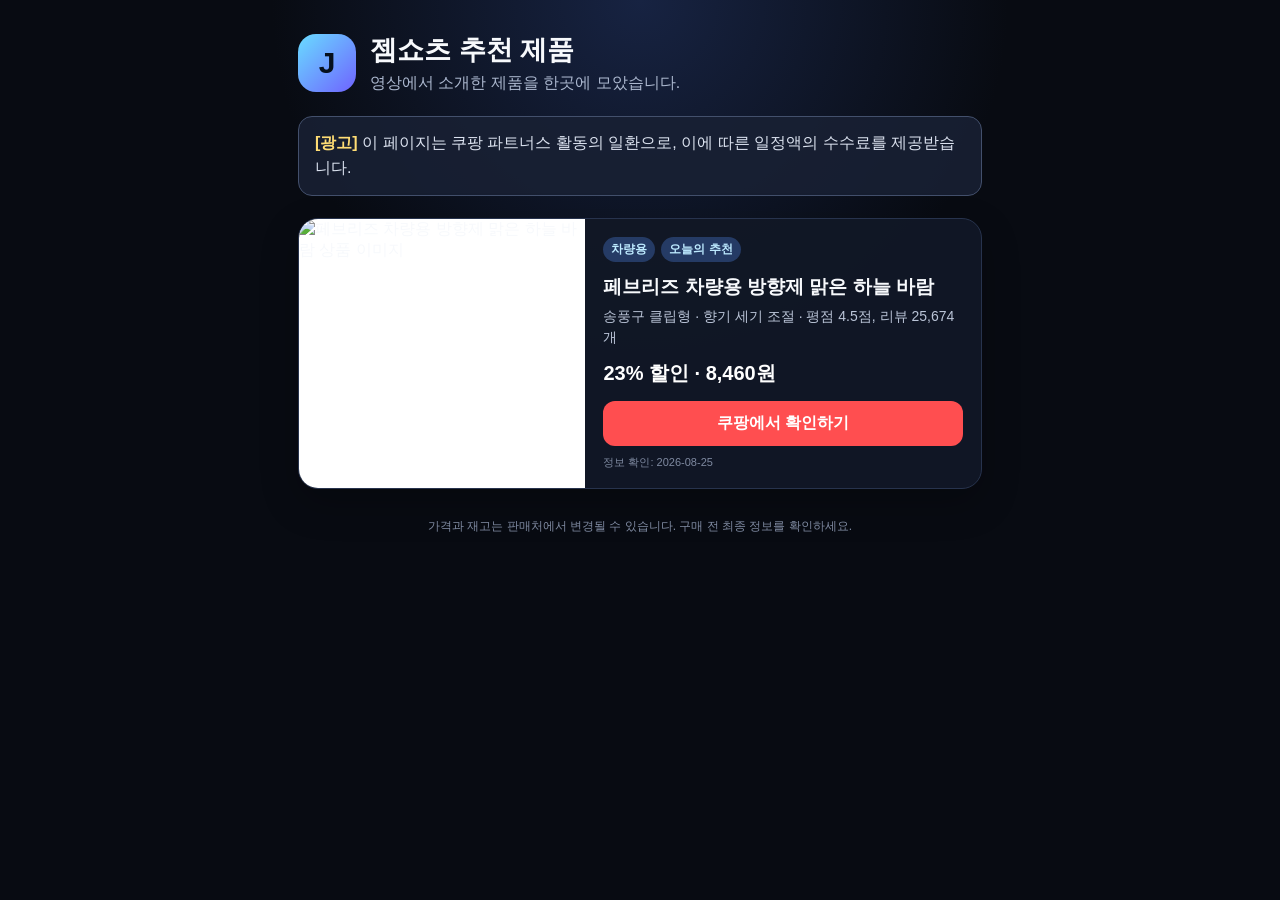
==== product-hub/index.html @ 6c094040 "feat(promo): 젬쇼츠 제품 링크 허브와 Pages 배포" ====
<!doctype html>
<html lang="ko">
<head>
  <meta charset="utf-8">
  <meta name="viewport" content="width=device-width,initial-scale=1">
  <meta name="description" content="젬쇼츠 영상에서 소개한 제품과 구매 정보를 확인하세요.">
  <title>젬쇼츠 추천 제품</title>
  <link rel="stylesheet" href="styles.css">
</head>
<body>
  <main>
    <header class="hero">
      <div class="logo">J</div>
      <div>
        <h1>젬쇼츠 추천 제품</h1>
        <p>영상에서 소개한 제품을 한곳에 모았습니다.</p>
      </div>
    </header>

    <aside class="disclosure" aria-label="광고 고지">
      <strong>[광고]</strong> 이 페이지는 쿠팡 파트너스 활동의 일환으로,
      이에 따른 일정액의 수수료를 제공받습니다.
    </aside>

    <section id="products" class="products" aria-live="polite"></section>
    <p id="empty" class="empty" hidden>현재 공개된 추천 제품이 없습니다.</p>

    <footer>
      가격과 재고는 판매처에서 변경될 수 있습니다. 구매 전 최종 정보를 확인하세요.
    </footer>
  </main>
  <template id="product-template">
    <article class="card">
      <img class="product-image" alt="" loading="lazy" referrerpolicy="no-referrer">
      <div class="content">
        <div class="badges"></div>
        <h2></h2>
        <p class="summary"></p>
        <p class="price"></p>
        <a class="buy" rel="sponsored nofollow noopener" target="_blank">쿠팡에서 확인하기</a>
        <p class="updated"></p>
      </div>
    </article>
  </template>
  <script src="app.js" defer></script>
</body>
</html>
---- product-hub/styles.css ----
:root {
  color-scheme: dark;
  font-family: -apple-system, BlinkMacSystemFont, "Noto Sans KR", sans-serif;
  background: #080b12;
  color: #f7f9fc;
}
* { box-sizing: border-box; }
body { margin: 0; background: radial-gradient(circle at top, #172342 0, #080b12 42%); }
main { width: min(720px, 100%); margin: 0 auto; padding: 32px 18px 64px; }
.hero { display: flex; align-items: center; gap: 14px; margin-bottom: 22px; }
.logo { display: grid; place-items: center; width: 58px; height: 58px; border-radius: 18px; background: linear-gradient(135deg, #69dcff, #6f63ff); color: #06101d; font-weight: 900; font-size: 30px; }
h1 { margin: 0 0 5px; font-size: 27px; }
.hero p { margin: 0; color: #abb7ce; }
.disclosure { padding: 14px 16px; border: 1px solid #43506c; border-radius: 14px; background: rgba(24, 32, 52, .88); color: #dbe2ef; line-height: 1.55; }
.disclosure strong { color: #ffdd74; }
.products { display: grid; gap: 18px; margin-top: 22px; }
.card { overflow: hidden; display: grid; grid-template-columns: 42% 58%; min-height: 220px; border: 1px solid #27334d; border-radius: 20px; background: rgba(17, 23, 38, .96); box-shadow: 0 14px 38px rgba(0, 0, 0, .24); }
.product-image { width: 100%; height: 100%; min-height: 220px; object-fit: cover; background: white; }
.content { padding: 18px; }
.badges { display: flex; gap: 6px; flex-wrap: wrap; }
.badge { padding: 4px 8px; border-radius: 999px; background: #253b65; color: #bdeaff; font-size: 12px; font-weight: 700; }
h2 { margin: 12px 0 7px; font-size: 19px; line-height: 1.35; }
.summary { margin: 0 0 12px; color: #bac4d7; font-size: 14px; line-height: 1.5; }
.price { margin: 0 0 14px; color: #fff; font-size: 20px; font-weight: 800; }
.buy { display: block; padding: 12px 14px; border-radius: 12px; background: #ff4e50; color: white; text-align: center; text-decoration: none; font-weight: 800; }
.buy:hover, .buy:focus-visible { background: #ff6c6e; }
.updated { margin: 9px 0 0; color: #7f8aa1; font-size: 11px; }
.empty, footer { color: #7f8aa1; text-align: center; }
footer { margin-top: 28px; font-size: 12px; line-height: 1.5; }
@media (max-width: 520px) {
  main { padding-inline: 14px; }
  .card { grid-template-columns: 38% 62%; }
  .content { padding: 14px; }
  h2 { font-size: 17px; }
  .summary { font-size: 13px; }
  .price { font-size: 18px; }
}
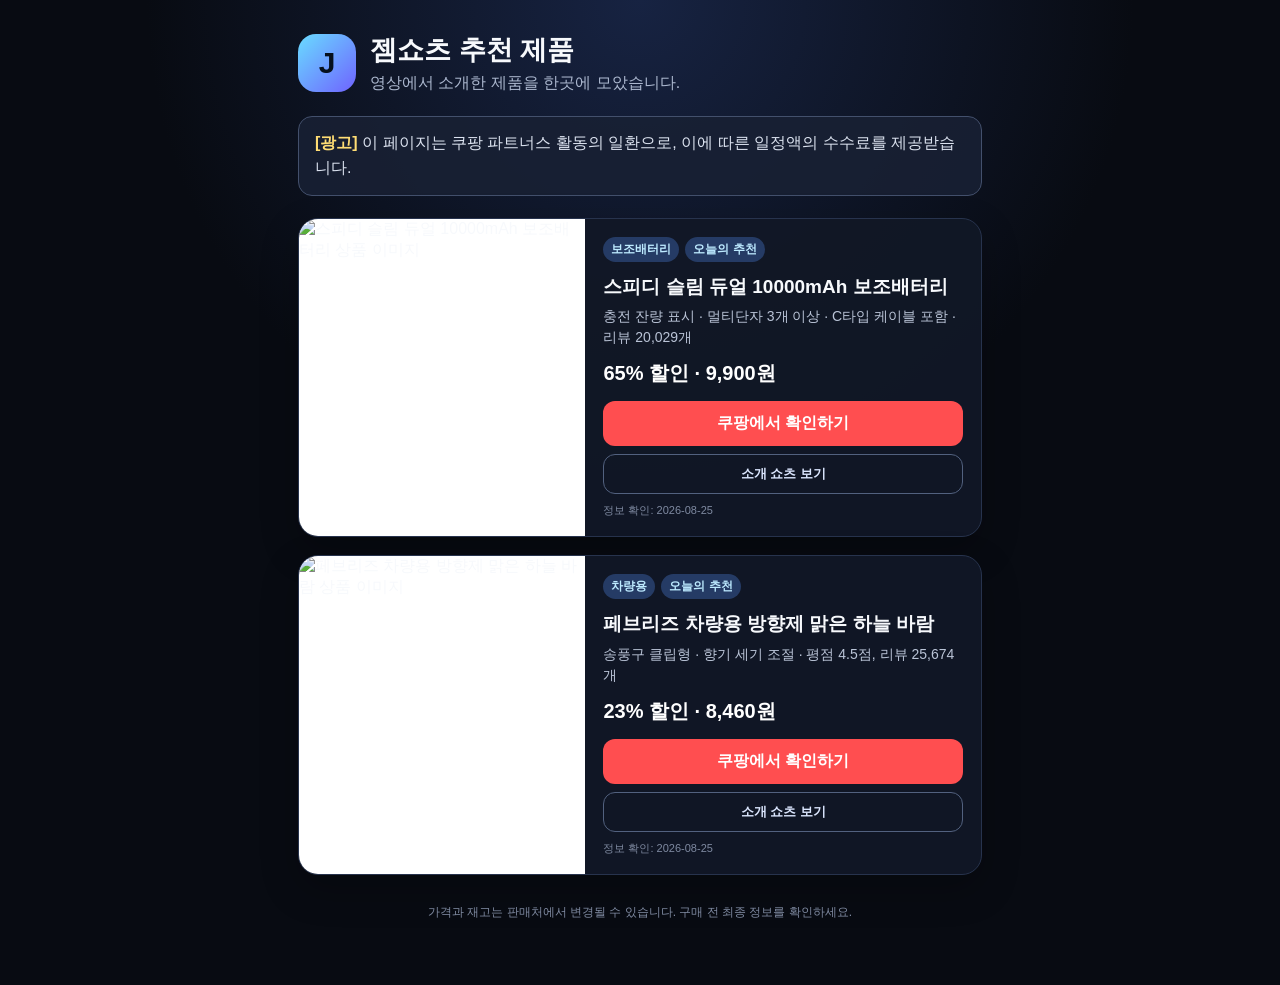
==== commit ee65db62: "feat(hub): 제품 카드에서 소개 쇼츠로 역링크" ====
--- a/product-hub/index.html
+++ b/product-hub/index.html
@@ -37,7 +37,10 @@
         <h2></h2>
         <p class="summary"></p>
         <p class="price"></p>
-        <a class="buy" rel="sponsored nofollow noopener" target="_blank">쿠팡에서 확인하기</a>
+        <div class="actions">
+          <a class="buy" rel="sponsored nofollow noopener" target="_blank">쿠팡에서 확인하기</a>
+          <a class="watch" rel="noopener" target="_blank">소개 쇼츠 보기</a>
+        </div>
         <p class="updated"></p>
       </div>
     </article>
--- a/product-hub/styles.css
+++ b/product-hub/styles.css
@@ -24,6 +24,9 @@
 .price { margin: 0 0 14px; color: #fff; font-size: 20px; font-weight: 800; }
 .buy { display: block; padding: 12px 14px; border-radius: 12px; background: #ff4e50; color: white; text-align: center; text-decoration: none; font-weight: 800; }
 .buy:hover, .buy:focus-visible { background: #ff6c6e; }
+.actions { display: grid; gap: 8px; }
+.watch { display: block; padding: 10px 14px; border: 1px solid #52617f; border-radius: 12px; color: #dce7ff; text-align: center; text-decoration: none; font-weight: 700; font-size: 13px; }
+.watch:hover, .watch:focus-visible { background: #23304c; }
 .updated { margin: 9px 0 0; color: #7f8aa1; font-size: 11px; }
 .empty, footer { color: #7f8aa1; text-align: center; }
 footer { margin-top: 28px; font-size: 12px; line-height: 1.5; }
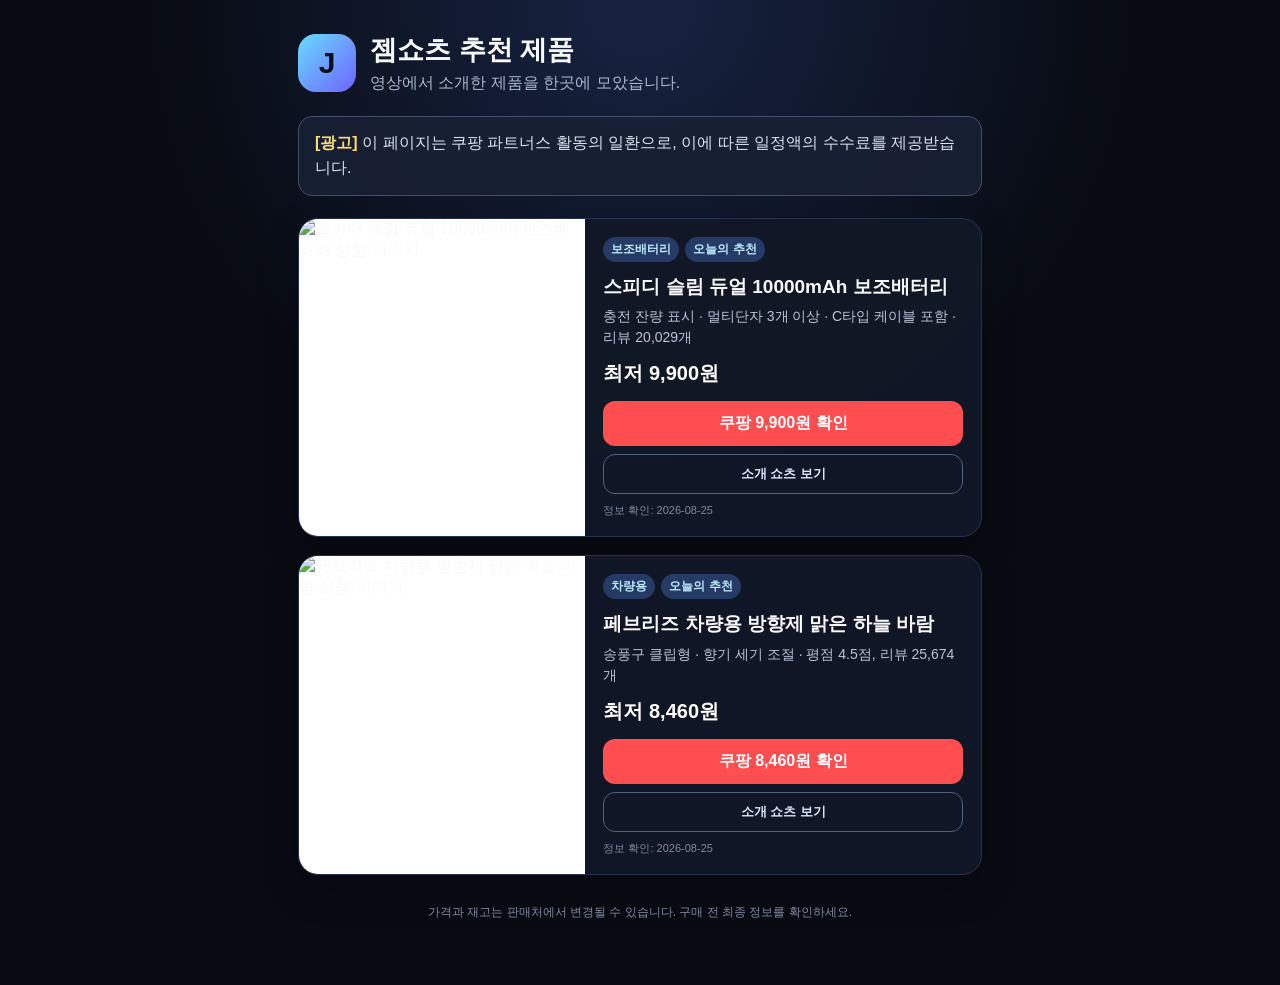
==== commit eddee74c: "feat(commerce): 쿠팡·네이버 다중 오퍼 가격/수익 비교" ====
--- a/product-hub/index.html
+++ b/product-hub/index.html
@@ -34,11 +34,11 @@
       <img class="product-image" alt="" loading="lazy" referrerpolicy="no-referrer">
       <div class="content">
         <div class="badges"></div>
-        <h2></h2>
+        <a class="details"><h2></h2></a>
         <p class="summary"></p>
         <p class="price"></p>
         <div class="actions">
-          <a class="buy" rel="sponsored nofollow noopener" target="_blank">쿠팡에서 확인하기</a>
+          <div class="offer-actions"></div>
           <a class="watch" rel="noopener" target="_blank">소개 쇼츠 보기</a>
         </div>
         <p class="updated"></p>
--- a/product-hub/styles.css
+++ b/product-hub/styles.css
@@ -20,11 +20,14 @@
 .badges { display: flex; gap: 6px; flex-wrap: wrap; }
 .badge { padding: 4px 8px; border-radius: 999px; background: #253b65; color: #bdeaff; font-size: 12px; font-weight: 700; }
 h2 { margin: 12px 0 7px; font-size: 19px; line-height: 1.35; }
+.details { color: inherit; text-decoration: none; }
+.details:hover, .details:focus-visible { color: #8fe3ff; }
 .summary { margin: 0 0 12px; color: #bac4d7; font-size: 14px; line-height: 1.5; }
 .price { margin: 0 0 14px; color: #fff; font-size: 20px; font-weight: 800; }
 .buy { display: block; padding: 12px 14px; border-radius: 12px; background: #ff4e50; color: white; text-align: center; text-decoration: none; font-weight: 800; }
 .buy:hover, .buy:focus-visible { background: #ff6c6e; }
 .actions { display: grid; gap: 8px; }
+.offer-actions { display: grid; gap: 8px; }
 .watch { display: block; padding: 10px 14px; border: 1px solid #52617f; border-radius: 12px; color: #dce7ff; text-align: center; text-decoration: none; font-weight: 700; font-size: 13px; }
 .watch:hover, .watch:focus-visible { background: #23304c; }
 .updated { margin: 9px 0 0; color: #7f8aa1; font-size: 11px; }
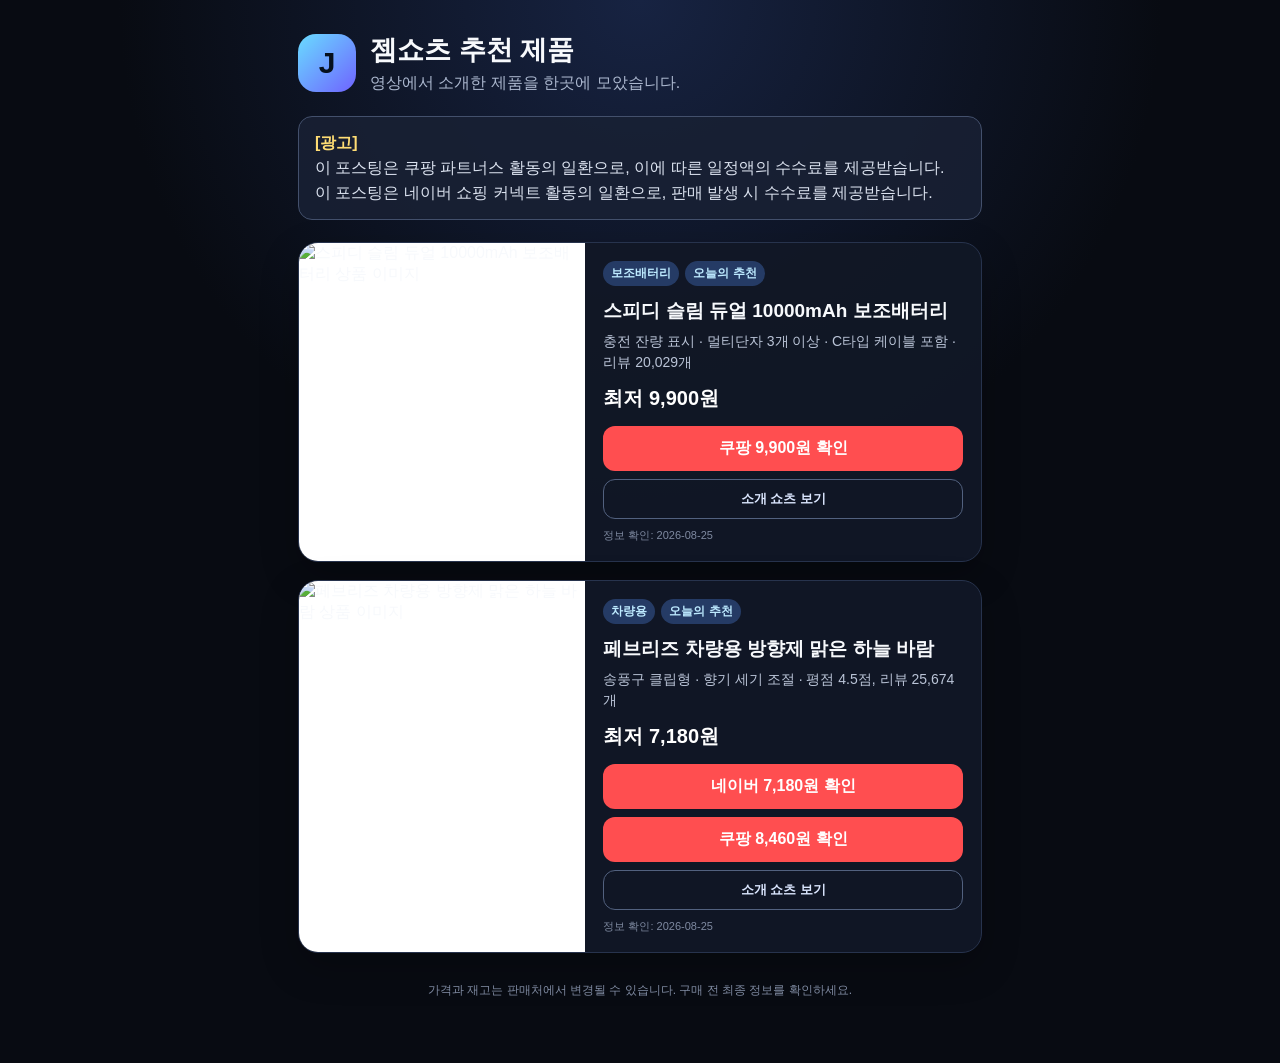
==== commit a3d30ddb: "feat(commerce): 첫 네이버 쇼핑 커넥트 오퍼 연결" ====
--- a/product-hub/index.html
+++ b/product-hub/index.html
@@ -18,8 +18,9 @@
     </header>
 
     <aside class="disclosure" aria-label="광고 고지">
-      <strong>[광고]</strong> 이 페이지는 쿠팡 파트너스 활동의 일환으로,
-      이에 따른 일정액의 수수료를 제공받습니다.
+      <strong>[광고]</strong><br>
+      이 포스팅은 쿠팡 파트너스 활동의 일환으로, 이에 따른 일정액의 수수료를 제공받습니다.<br>
+      이 포스팅은 네이버 쇼핑 커넥트 활동의 일환으로, 판매 발생 시 수수료를 제공받습니다.
     </aside>
 
     <section id="products" class="products" aria-live="polite"></section>
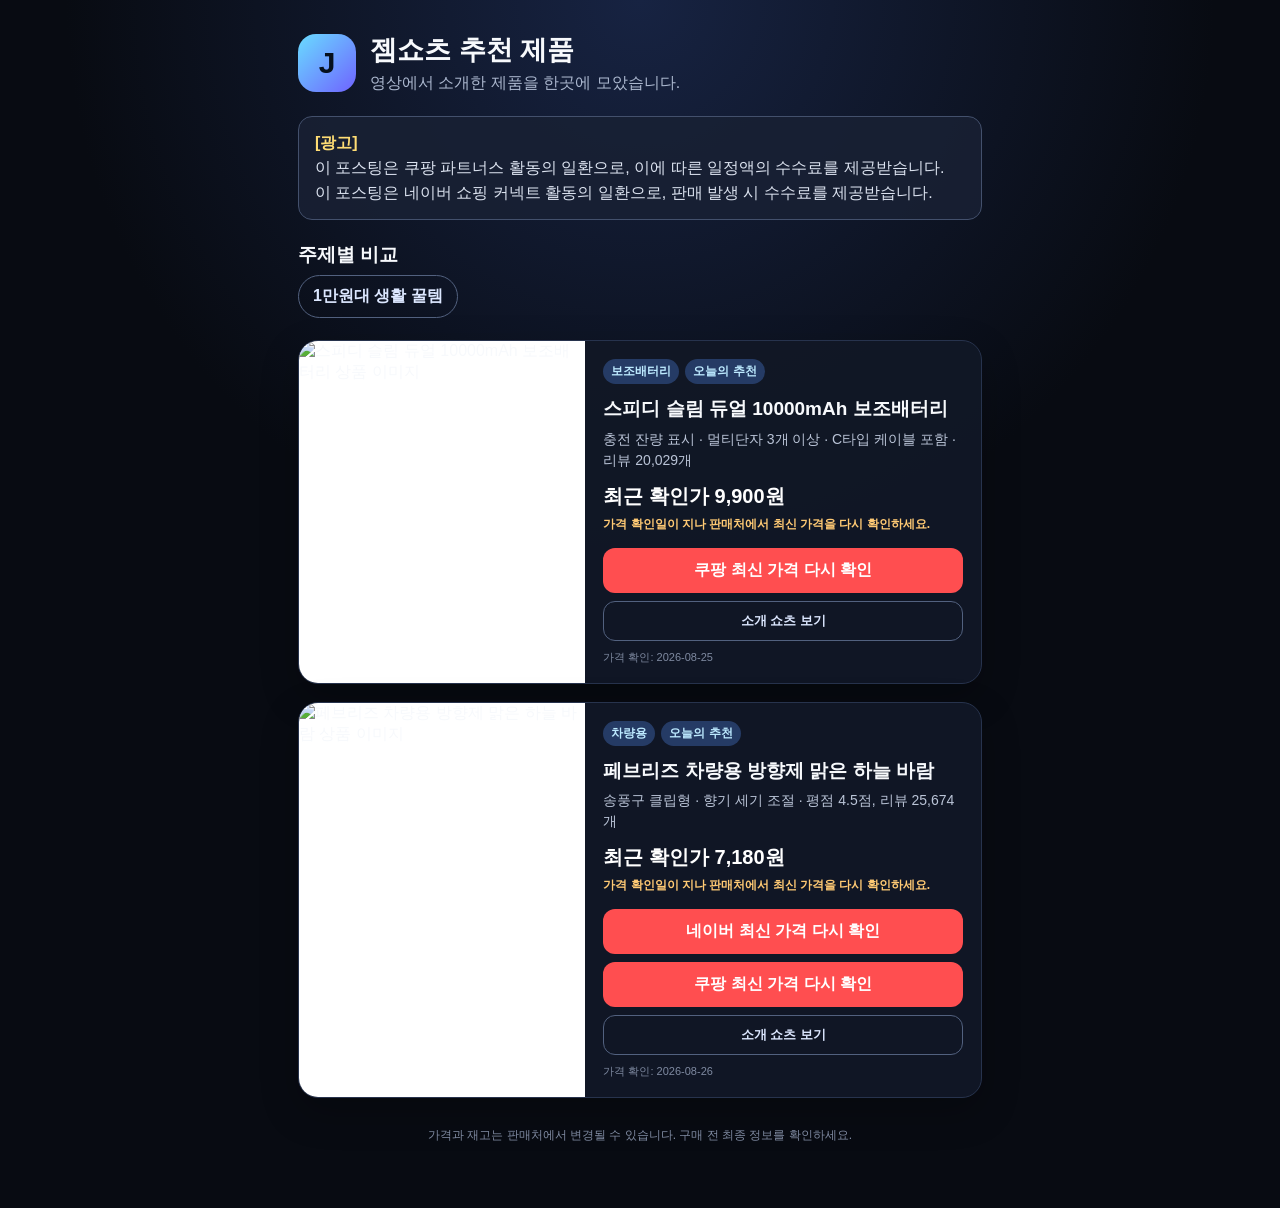
==== commit c6aaf740: "feat(commerce): 주제별 TOP3와 가격 신뢰도 게이트" ====
--- a/product-hub/index.html
+++ b/product-hub/index.html
@@ -23,6 +23,11 @@
       이 포스팅은 네이버 쇼핑 커넥트 활동의 일환으로, 판매 발생 시 수수료를 제공받습니다.
     </aside>
 
+    <section class="collection-section" aria-labelledby="collection-title">
+      <h2 id="collection-title">주제별 비교</h2>
+      <div id="collections" class="collections"></div>
+    </section>
+
     <section id="products" class="products" aria-live="polite"></section>
     <p id="empty" class="empty" hidden>현재 공개된 추천 제품이 없습니다.</p>
 
@@ -38,6 +43,7 @@
         <a class="details"><h2></h2></a>
         <p class="summary"></p>
         <p class="price"></p>
+        <p class="price-note"></p>
         <div class="actions">
           <div class="offer-actions"></div>
           <a class="watch" rel="noopener" target="_blank">소개 쇼츠 보기</a>
--- a/product-hub/styles.css
+++ b/product-hub/styles.css
@@ -13,6 +13,10 @@
 .hero p { margin: 0; color: #abb7ce; }
 .disclosure { padding: 14px 16px; border: 1px solid #43506c; border-radius: 14px; background: rgba(24, 32, 52, .88); color: #dbe2ef; line-height: 1.55; }
 .disclosure strong { color: #ffdd74; }
+.collection-section { margin: 22px 0; }
+.collections { display: flex; flex-wrap: wrap; gap: 10px; }
+.collection-link { padding: 10px 14px; border: 1px solid #52617f; border-radius: 999px; color: #dce7ff; text-decoration: none; font-weight: 750; }
+.collection-link:hover, .collection-link:focus-visible { background: #23304c; }
 .products { display: grid; gap: 18px; margin-top: 22px; }
 .card { overflow: hidden; display: grid; grid-template-columns: 42% 58%; min-height: 220px; border: 1px solid #27334d; border-radius: 20px; background: rgba(17, 23, 38, .96); box-shadow: 0 14px 38px rgba(0, 0, 0, .24); }
 .product-image { width: 100%; height: 100%; min-height: 220px; object-fit: cover; background: white; }
@@ -24,6 +28,9 @@
 .details:hover, .details:focus-visible { color: #8fe3ff; }
 .summary { margin: 0 0 12px; color: #bac4d7; font-size: 14px; line-height: 1.5; }
 .price { margin: 0 0 14px; color: #fff; font-size: 20px; font-weight: 800; }
+.price-note { min-height: 20px; margin: -8px 0 12px; color: #aebbd2; font-size: 12px; }
+.price-note.savings { color: #70e6ab; font-weight: 800; }
+.price-note.stale { color: #ffca74; font-weight: 800; }
 .buy { display: block; padding: 12px 14px; border-radius: 12px; background: #ff4e50; color: white; text-align: center; text-decoration: none; font-weight: 800; }
 .buy:hover, .buy:focus-visible { background: #ff6c6e; }
 .actions { display: grid; gap: 8px; }
